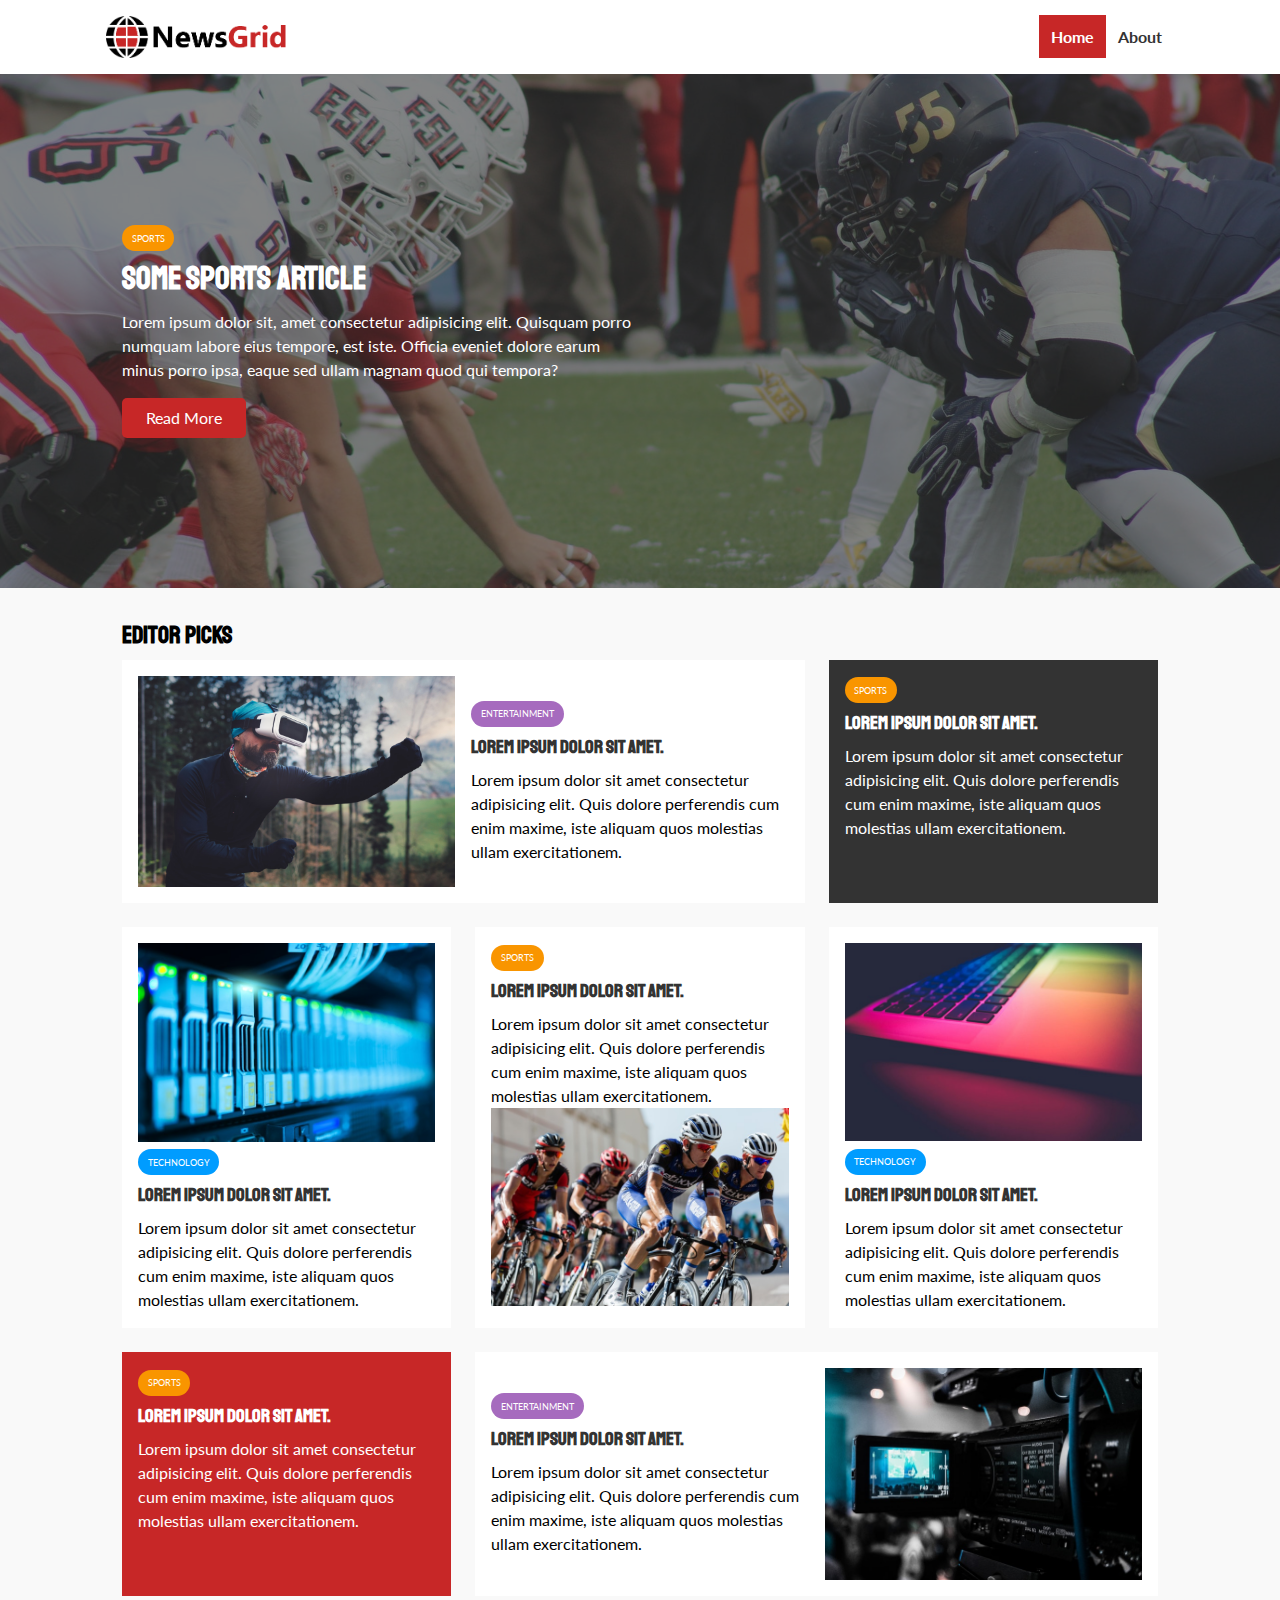
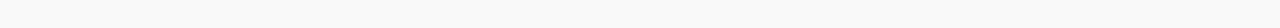
==== index.html @ 53341fc3 "first commit" ====
<!DOCTYPE html>
<html lang="en">
<head>
    <meta charset="UTF-8">
    <meta name="viewport" content="width=device-width, initial-scale=1.0">
    <link rel="stylesheet" href="css/style.css">
    <link rel="stylesheet" media="screen and (max-width:768px)" href="css/mobile.css">
    <link rel="stylesheet" href="https://cdnjs.cloudflare.com/ajax/libs/font-awesome/6.4.2/css/all.min.css" integrity="sha512-z3gLpd7yknf1YoNbCzqRKc4qyor8gaKU1qmn+CShxbuBusANI9QpRohGBreCFkKxLhei6S9CQXFEbbKuqLg0DA==" crossorigin="anonymous" referrerpolicy="no-referrer" />
    <link rel="preconnect" href="https://fonts.googleapis.com">
<link rel="preconnect" href="https://fonts.gstatic.com" crossorigin>
<link href="https://fonts.googleapis.com/css2?family=Lato:ital,wght@0,300;0,400;0,700;0,900;1,100;1,300;1,400;1,700;1,900&family=Oleo+Script+Swash+Caps&family=Open+Sans:wght@300;400&family=Quicksand&family=Roboto:ital,wght@0,300;0,400;0,500;0,700;0,900;1,100;1,300;1,400;1,500;1,700;1,900&family=Rubik:wght@400;500;600;700&family=Staatliches&display=swap" rel="stylesheet">
    <link rel="shortcut icon" type="image/x-icon" href="favican.ico">
    <title>NewsGrid | Latest News</title>
</head>
<body>
    <nav id="main-nav">
        <div class="container">
            <img src="img/logo.png" alt="NewsGrid" class="logo">
            <div class="social">
                <a href="http://facebook.com" target="_blank"><i class="fab fa-facebook fa-2x"></i></a>
                <a href="http://twitter.com" target="_blank"><i class="fab fa-twitter fa-2x"></i></a>
                <a href="http://instagram.com" target="_blank"><i class="fab fa-instagram fa-2x"></i></a>
                <a href="http://youtube.com" target="_blank"><i class="fab fa-youtube fa-2x"></i></a>
            </div>
            <ul>
                <li><a class="current" href="index.html">Home</a></li>
                <li><a href="about.html">About</a></li>
            </ul>
        </div>
    </nav>

    <!--Showcase-->
    <header id="showcase">
        <div class="container">
            <div class="showcase-container">
                <div class="showcase-content">
                    <div class="category category-sports">Sports</div>
                    <h1>Some Sports Article</h1>
                    <p>Lorem ipsum dolor sit, amet consectetur adipisicing elit. Quisquam porro numquam labore eius tempore, est iste. Officia eveniet dolore earum minus porro ipsa, eaque sed ullam magnam quod qui tempora?</p>
                    <a href="article.html" class="btn btn-primary">Read More</a>
                </div>
            </div>
        </div>
    </header>

    <!--Home Articles-->
    <section id="home-articles" class="py-2">
        <div class="container">
            <h2>Editor Picks</h2>
            <div class="articles-container">
                <article class="card">
                    <img src="img/articles/ent1.jpg" alt="">
                    <div>
                        <div class="category category-entertainment">Entertainment</div>
                        <h3>
                            <a href="article.html">Lorem ipsum dolor sit amet.</a>
                        </h3>
                        <p>Lorem ipsum dolor sit amet consectetur adipisicing elit. Quis dolore perferendis cum enim maxime, iste aliquam quos molestias ullam exercitationem.</p>
                    </div>
                </article>
                <article class="card bg-dark">
                    <div class="category category-sports">Sports</div>
                    <h3>
                        <a href="article.html">Lorem ipsum dolor sit amet.</a>
                    </h3>
                    <p>Lorem ipsum dolor sit amet consectetur adipisicing elit. Quis dolore perferendis cum enim maxime, iste aliquam quos molestias ullam exercitationem.</p>
                </article>
                <article class="card">
                    <img src="img/articles/tech1.jpg" alt="">
                    <div class="category category-technology">Technology</div>
                    <h3>
                        <a href="article.html">Lorem ipsum dolor sit amet.</a>
                    </h3>
                    <p>Lorem ipsum dolor sit amet consectetur adipisicing elit. Quis dolore perferendis cum enim maxime, iste aliquam quos molestias ullam exercitationem.</p>
                </article>
                <article class="card">
                    <div class="category category-sports">Sports</div>
                    <h3>
                        <a href="article.html">Lorem ipsum dolor sit amet.</a>
                    </h3>
                    <p>Lorem ipsum dolor sit amet consectetur adipisicing elit. Quis dolore perferendis cum enim maxime, iste aliquam quos molestias ullam exercitationem.</p>
                    <img src="img/articles/sports1.jpg" alt="">
                </article>
                <article class="card">
                    <img src="img/articles/tech2.jpg" alt="">
                    <div class="category category-technology">Technology</div>
                    <h3>
                        <a href="article.html">Lorem ipsum dolor sit amet.</a>
                    </h3>
                    <p>Lorem ipsum dolor sit amet consectetur adipisicing elit. Quis dolore perferendis cum enim maxime, iste aliquam quos molestias ullam exercitationem.</p>
                </article>
                <article class="card bg-primary">
                    <div class="category category-sports">Sports</div>
                    <h3>
                        <a href="article.html">Lorem ipsum dolor sit amet.</a>
                    </h3>
                    <p>Lorem ipsum dolor sit amet consectetur adipisicing elit. Quis dolore perferendis cum enim maxime, iste aliquam quos molestias ullam exercitationem.</p>
                </article>
                <article class="card">
                    <div>
                        <div class="category category-entertainment">Entertainment</div>
                        <h3>
                            <a href="article.html">Lorem ipsum dolor sit amet.</a>
                        </h3>
                        <p>Lorem ipsum dolor sit amet consectetur adipisicing elit. Quis dolore perferendis cum enim maxime, iste aliquam quos molestias ullam exercitationem.</p>
                    </div>
                    <img src="img/articles/ent2.jpg" alt="">
                </article>
            </div>
        </div>
    </section>
</body>
</html>
---- css/style.css ----
:root {
    --primary-color: #c72727;
    --secondary-color: #f99500;
    --light-color: #f9f9f9;
    --dark-color: #333;
    --max-width:1100px;
}

.category {
    --sports-color: #f99500;
    --entertainment-color: #a66bbe;
    --technology-color: #009cff;
}

* {
    margin: 0;
    padding: 0;
    box-sizing: border-box;
}

body {
    font-family: 'Lato', sans-serif;
    line-height: 1.5;
    background: var(--light-color);
}

a {
    color: #333;
    text-decoration: none;
}

ul {
    list-style: none;
}

img {
    width: 100%;
}

h1,h2,h3,h4,h5,h6 {
    font-family: 'Staatliches', cursive;;
    margin-bottom: .55rem;
    line-height: 1.3;
}

/* Utility */

.container {
    max-width: var(--max-width);
    margin: auto;
    padding: 0 2rem;
    overflow: hidden;
}

.category{
    display: inline-block;
    color: #fff;
    font-size: 0.55rem;
    text-transform: uppercase;
    padding: 0.4rem 0.6rem;
    border-radius: 15px;
    margin-bottom: 0.5rem;
}

.category-sports {background: var(--sports-color);}
.category-entertainment {background: var(--entertainment-color);}
.category-technology {background: var(--technology-color);}

.btn {
    display: inline-block;
    border: none;
    background: var(--dark-color);
    color: #fff;
    padding: 0.5rem 1.5rem;
    border-radius: 5px;
}

.btn-light { background: var(--light-color);}
.btn-primary { background: var(--primary-color);}
.btn-secondary { background: var(--secondary-color);}

.btn-block {
    display: block;
    width: 100%;
    text-align: center;
}

.btn:hover {
    opacity: 0.8;
    transition: opacity 0.3s ;
}

.card {
    background: #fff;
    padding: 1rem;
}

.bg-dark {
    background: var(--dark-color);
    color: #fff;
}

.bg-primary {
    background: var(--primary-color);
    color: #fff;
}

.bg-secondary {
    background: var(--secondary-color);
    color: #fff;
}

.bg-dark h1,
.bg-dark h2,
.bg-dark h3,
.bg-dark a,
.bg-primary h1,
.bg-primary h2,
.bg-primary h3,
.bg-primary a,
.bg-secondary h1,
.bg-secondary h2,
.bg-secondary h3,
.bg-secondary a {
    color: #fff;
}


.py-1 { padding: 1.5rem 0; }
.py-2 { padding: 2rem 0; }
.p-3 { padding: 3rem 0; }
.p-1 { padding: 1.5rem ; }
.p-2 { padding: 2rem ; }
.p-3 { padding: 3rem ; }

/* Navigation */

#main-nav {
    background: #fff;
    position: sticky;
    top: 0;
    z-index: 2;
}

#main-nav .container {
    display: grid;
    grid-template-columns: 6fr 3fr 2fr;
    padding: 1rem;
    align-items: center;
}

#main-nav .logo {
    width: 180px;
}

#main-nav ul {
    justify-self: end;
    display: flex;
}

#main-nav ul li a {
    padding: 0.75rem;
    font-weight: bold;
}

#main-nav ul li a.current {
    background: var(--primary-color);
    color: #fff;
}

#main-nav ul li a:hover {
    background: var(--light-color);
    color: var(--dark-color);
}

#main-nav .social {
    justify-self: center;
}

#main-nav .social a {
    color: #777;
    margin-right: .5rem;
}

/* Showcase */ 

#showcase {
    color: #fff;
    background: #333;
    padding: 2rem;
    position: relative;
}

#showcase::before {
    content: '';
    background: url('../img/featured.jpg') no-repeat center center/cover;
    position: absolute;
    top: 0;
    left: 0;
    width: 100%;
    height: 100%;
    opacity: .4;
}

#showcase .showcase-container {
    display: grid;
    grid-template-columns: repeat(2, 1fr);
    justify-content: center;
    align-items: center;
    height: 50vh;
}

#showcase .showcase-content {
    z-index: 1;
}

#showcase .showcase-content p {
    margin-bottom: 1rem;
}

/* Home Articles */

#home-articles .articles-container {
    display: grid;
    grid-template-columns: repeat(3, 1fr);
    grid-gap: 1.5rem;
}

#home-articles .articles-container > *:first-child,
#home-articles .articles-container > *:last-child {
    display: grid;
    grid-template-columns: repeat(2, 1fr);
    grid-gap: 1rem;
    align-items: center;
    grid-column: 1 / span 2;
}

#home-articles .articles-container > *:last-child {
    grid-column: 2 / span 2;
}
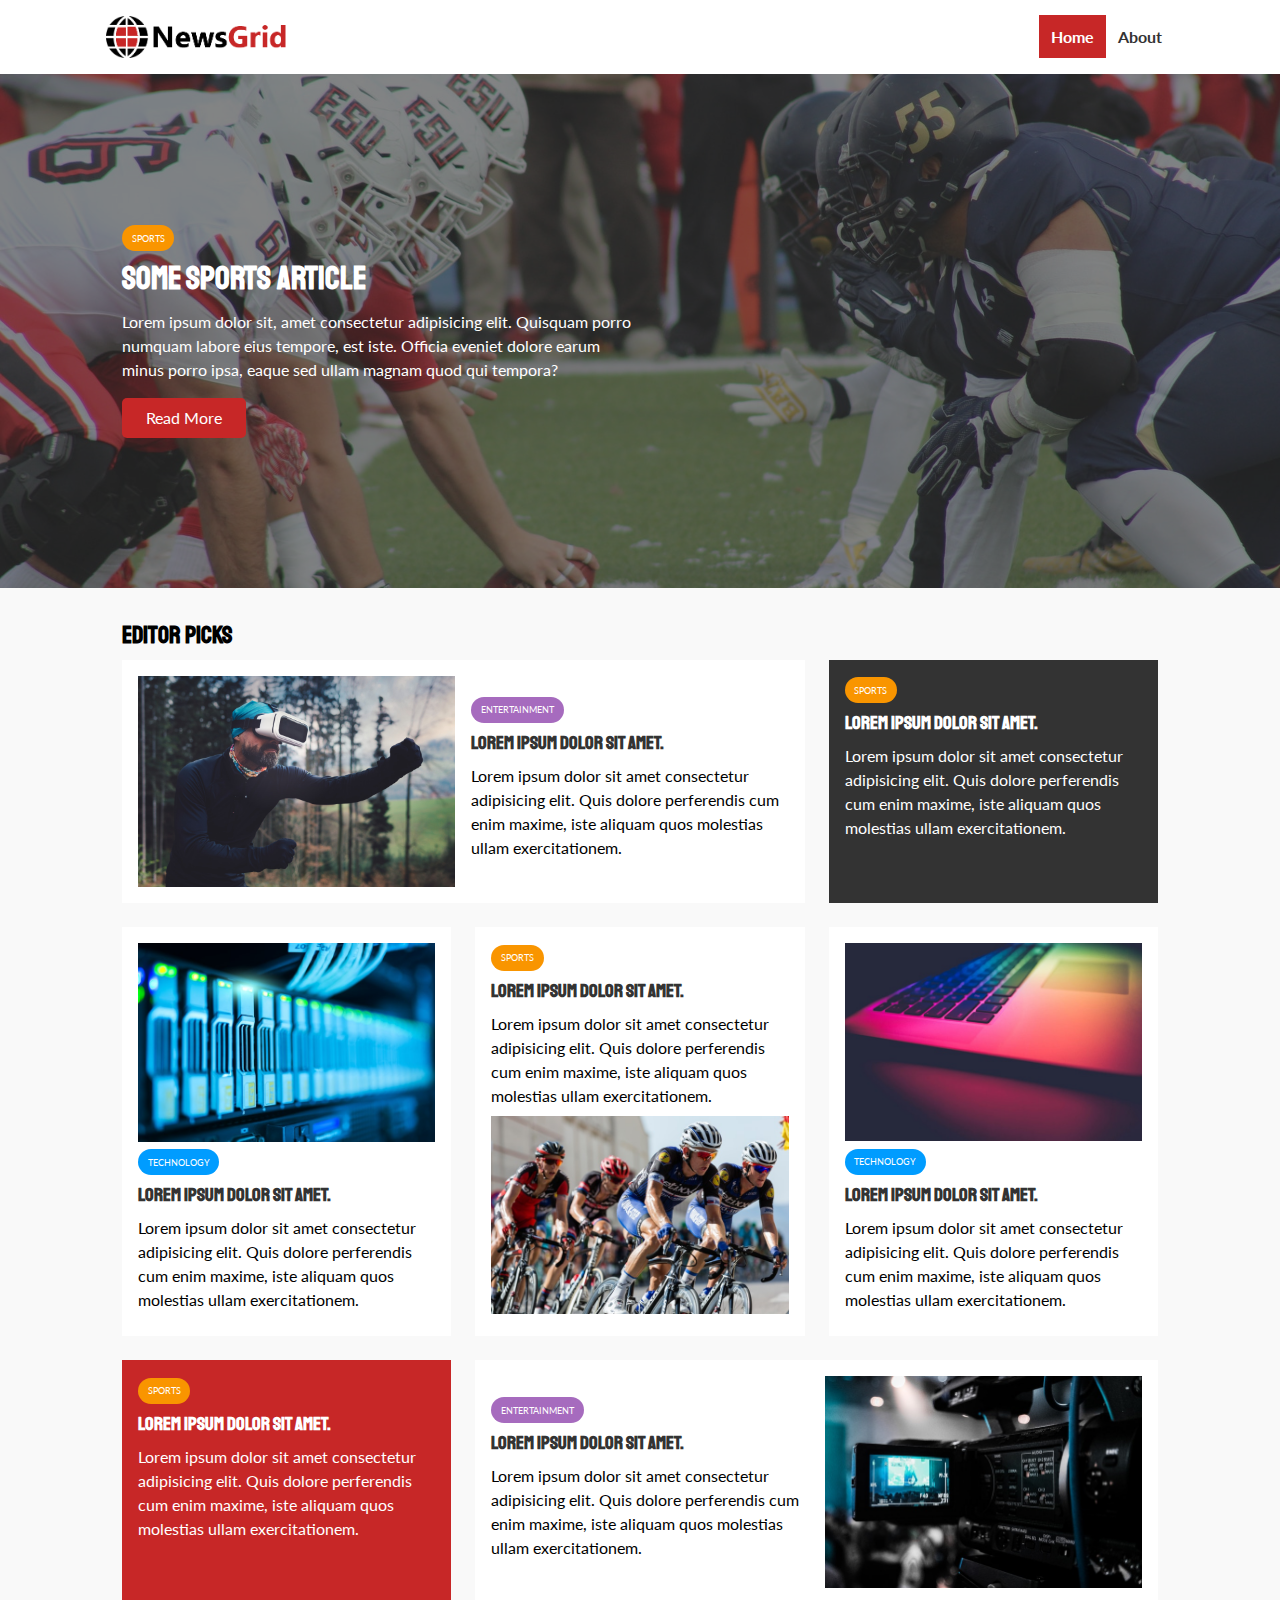
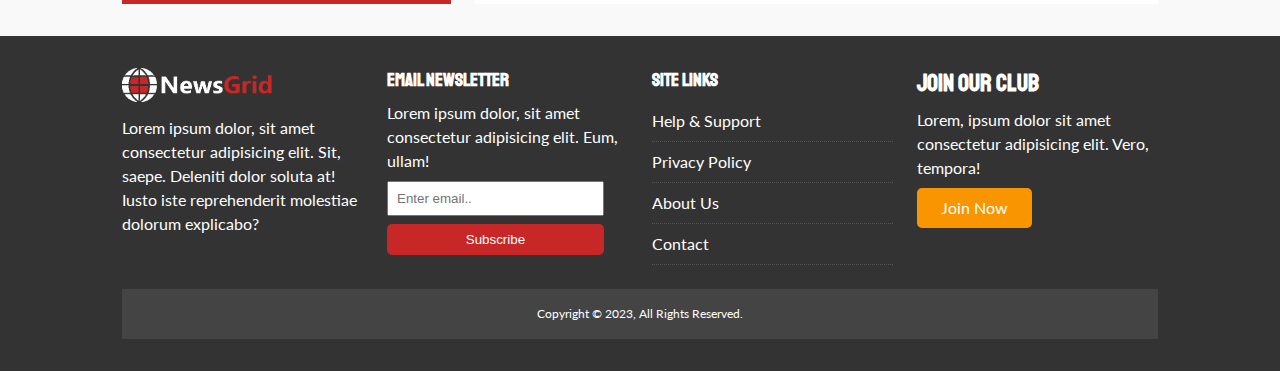
==== commit 5b9174f8: "added about page and some styling" ====
--- a/index.html
+++ b/index.html
@@ -109,5 +109,42 @@
             </div>
         </div>
     </section>
+
+    <!-- Footer -->
+    <footer id="main-footer" class="py-2">
+        <div class="container footer-container">
+            <div>
+                <img src="img/logo_light.png" alt="NewsGrid">
+                <p>Lorem ipsum dolor, sit amet consectetur adipisicing elit. Sit, saepe. Deleniti dolor soluta at! Iusto iste reprehenderit molestiae dolorum explicabo?</p>
+            </div>
+            <div>
+                <h3>Email NewsLetter</h3>
+                <p>Lorem ipsum dolor, sit amet consectetur adipisicing elit. Eum, ullam!</p>
+                <form>
+                    <input type="email" placeholder="Enter email..">
+                    <input type="submit" value="Subscribe" class="btn btn-primary">
+                </form>
+            </div>
+            <div>
+                <h3>Site Links</h3>
+                <ul class="list">
+                    <li><a href="">Help & Support</a></li>
+                    <li><a href="">Privacy Policy</a></li>
+                    <li><a href="">About Us</a></li>
+                    <li><a href="">Contact</a></li>
+                </ul>
+            </div>
+            <div>
+                <h2>Join Our Club</h2>
+                <p>Lorem, ipsum dolor sit amet consectetur adipisicing elit. Vero, tempora!</p>
+                <a href="" class="btn btn-secondary">Join Now</a>
+            </div>
+            <div>
+                <p>
+                    Copyright &copy; 2023, All Rights Reserved.
+                </p>
+            </div>
+        </div>
+    </footer>
 </body>
 </html>--- a/css/style.css
+++ b/css/style.css
@@ -31,6 +31,10 @@
 
 ul {
     list-style: none;
+}
+
+p {
+    margin: .5rem 0;
 }
 
 img {
@@ -133,6 +137,27 @@
 .p-2 { padding: 2rem ; }
 .p-3 { padding: 3rem ; }
 
+.list li {
+    padding: .5rem 0;
+    border-bottom: #555 dotted 1px;
+}
+
+.list li a:hover {
+    color: var(--primary-color) !important;
+    transition: 0.3s;
+}
+
+.page-container {
+    display: grid;
+    grid-template-columns: 5fr 2fr;
+    margin: 2rem 0;
+    grid-gap: 1.5rem;
+}
+
+.page-container > *:first-child {
+    grid-row: 1 / span 3;
+}
+
 /* Navigation */
 
 #main-nav {
@@ -237,4 +262,43 @@
 
 #home-articles .articles-container > *:last-child {
     grid-column: 2 / span 2;
+}
+
+/* Footer */  
+
+#main-footer {
+    background: var(--dark-color);
+    color: #fff;
+}
+
+#main-footer img {
+    width: 150px;
+}
+
+#main-footer a {
+    color: #fff;
+}
+
+#main-footer .footer-container {
+    display: grid;
+    grid-template-columns: repeat(4, 1fr);
+    grid-gap: 1.5rem;
+}
+
+#main-footer .footer-container > *:last-child {
+    background: #444;
+    grid-column: 1 / span 4;
+    padding: .5rem;
+    text-align: center;
+    font-size: 0.75rem;
+}
+
+#main-footer .footer-container input[type="email"] {
+    padding: 0.5rem;
+    width: 90%;
+    margin-bottom: 0.5rem;
+}
+
+#main-footer .footer-container input[type='submit'] {
+    width: 90%;
 }